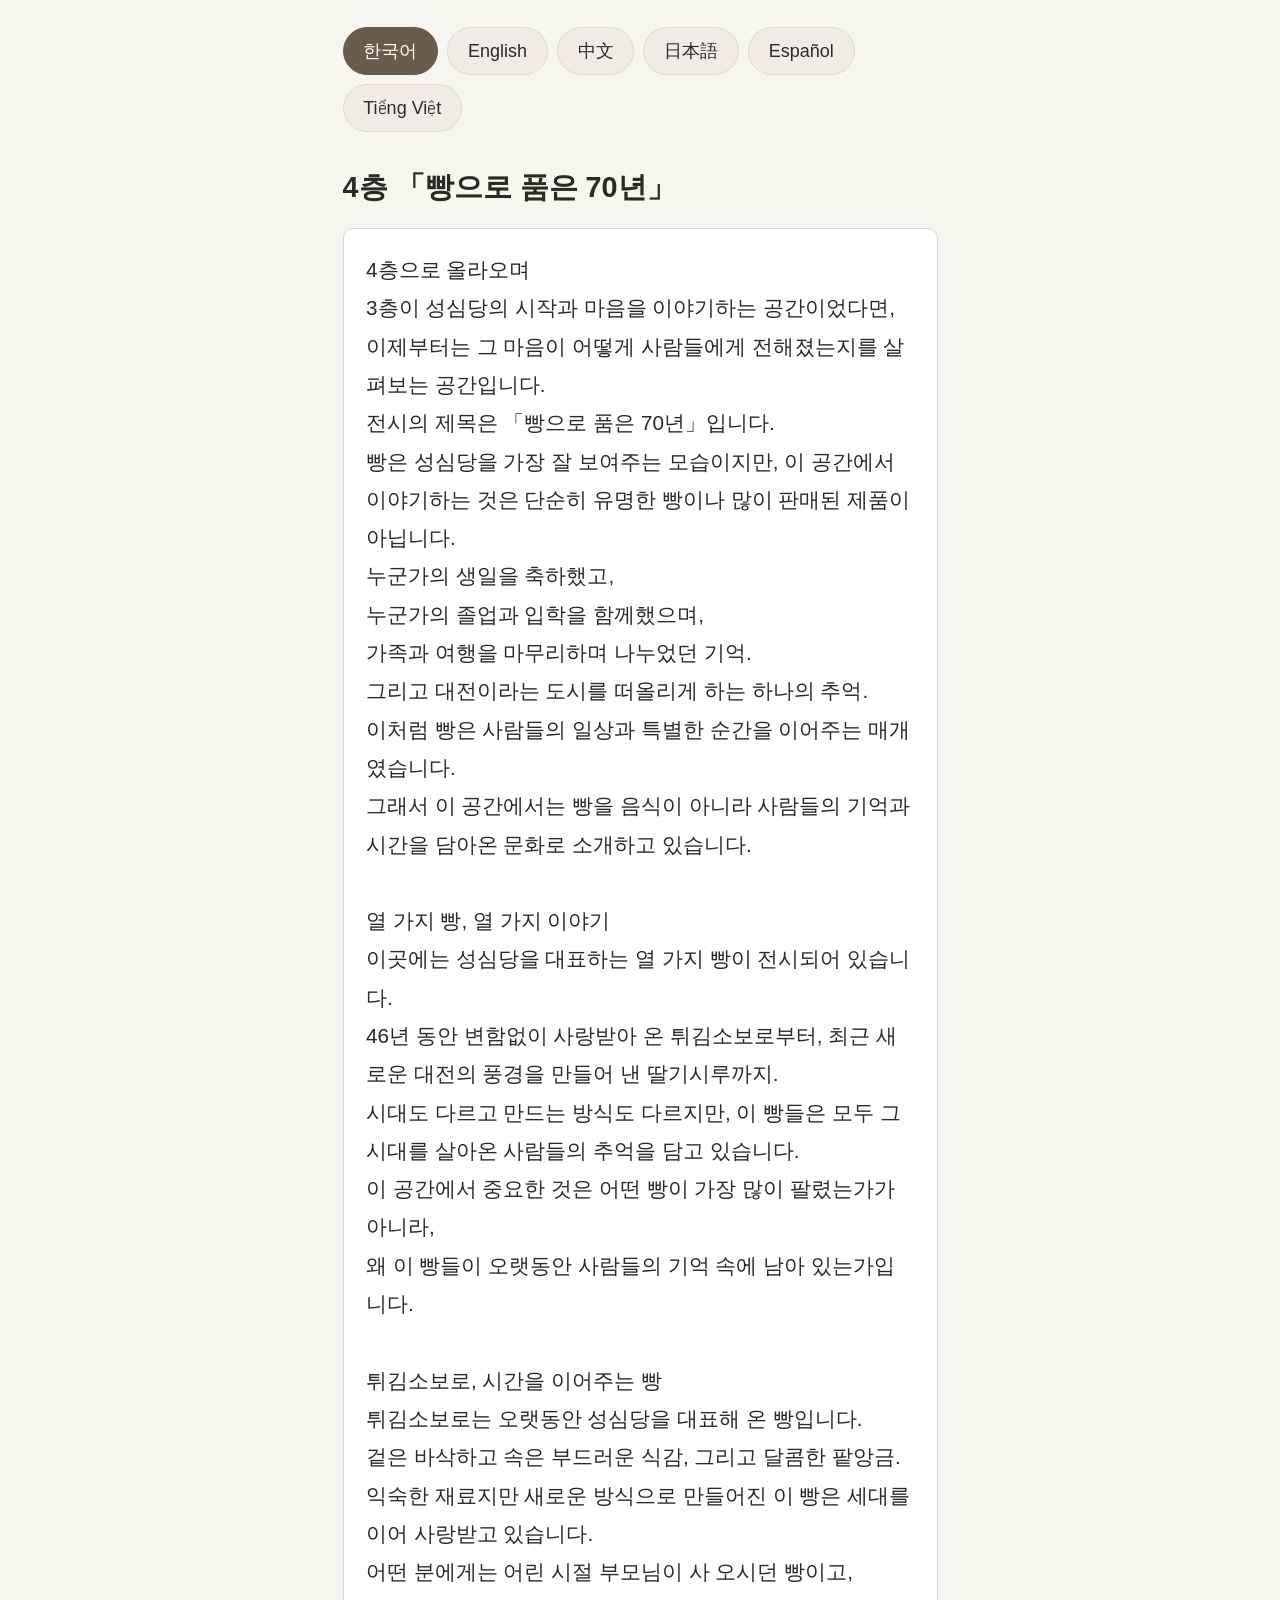
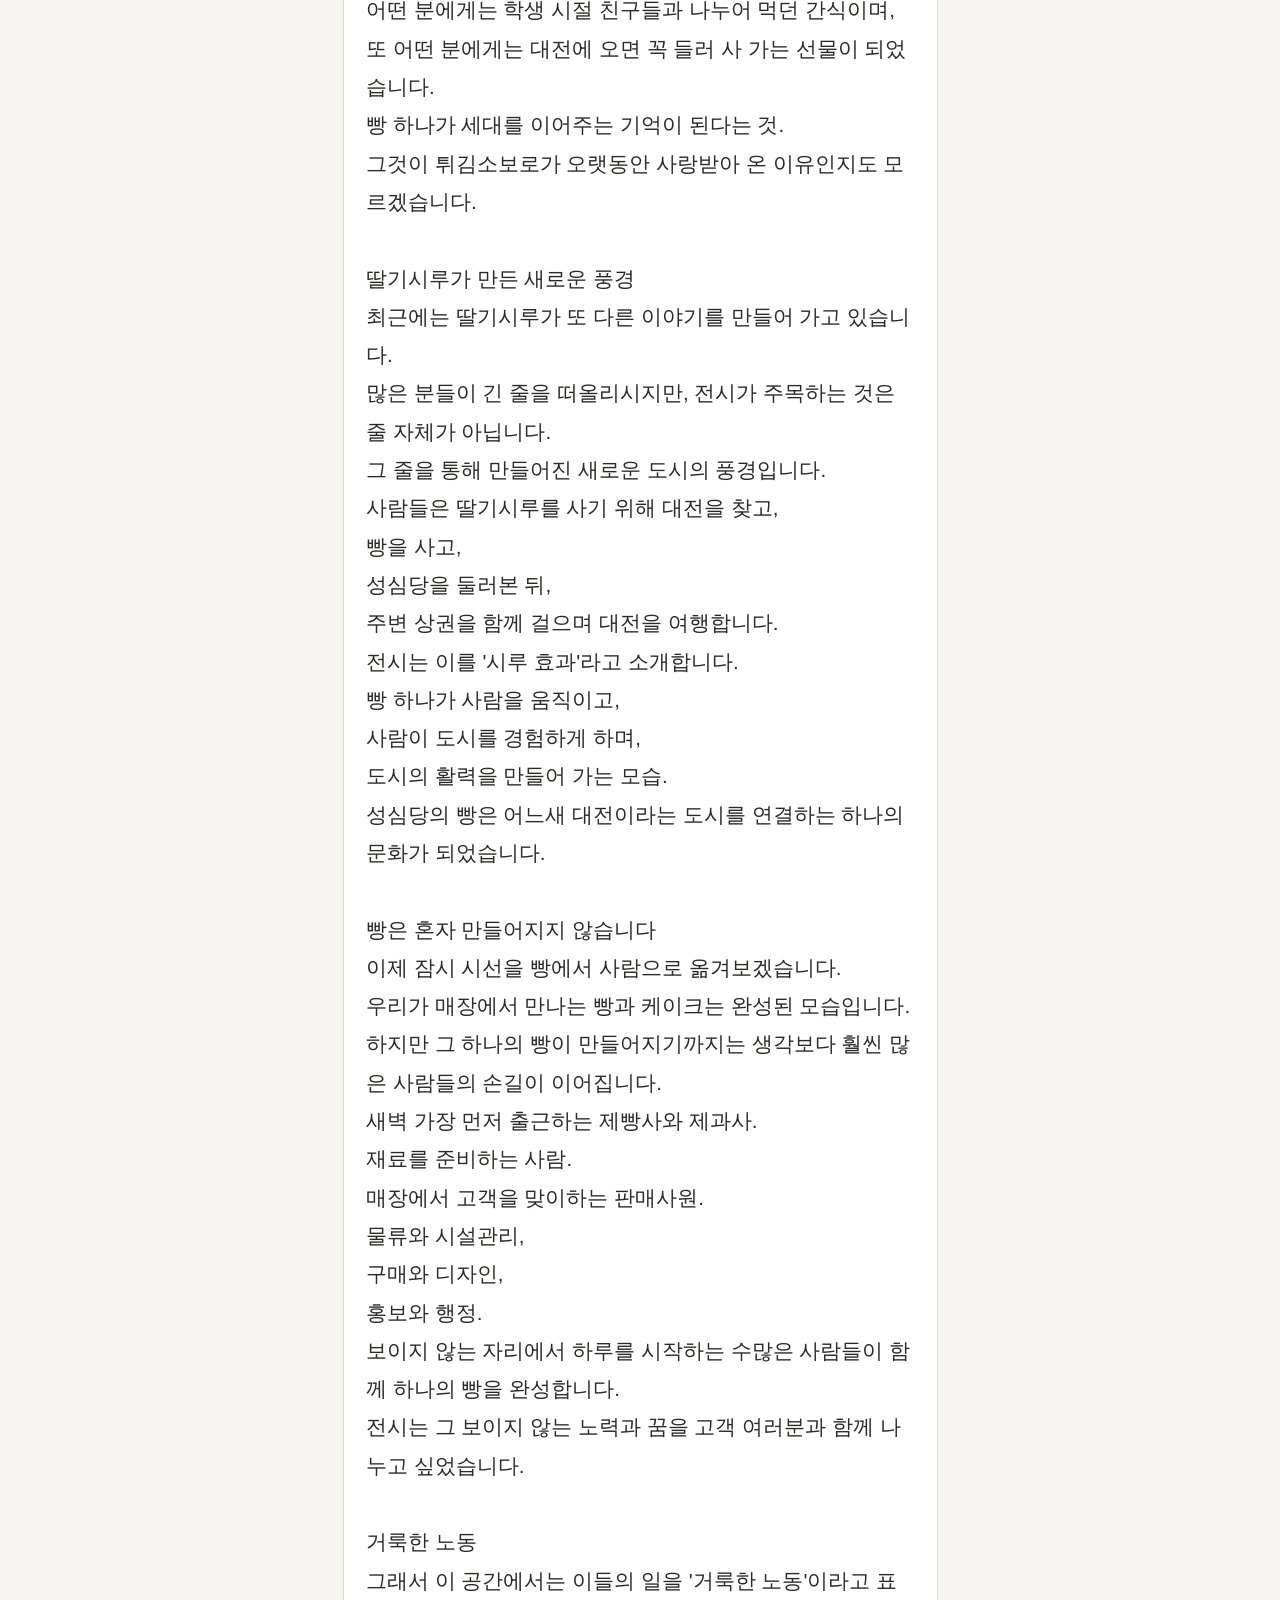
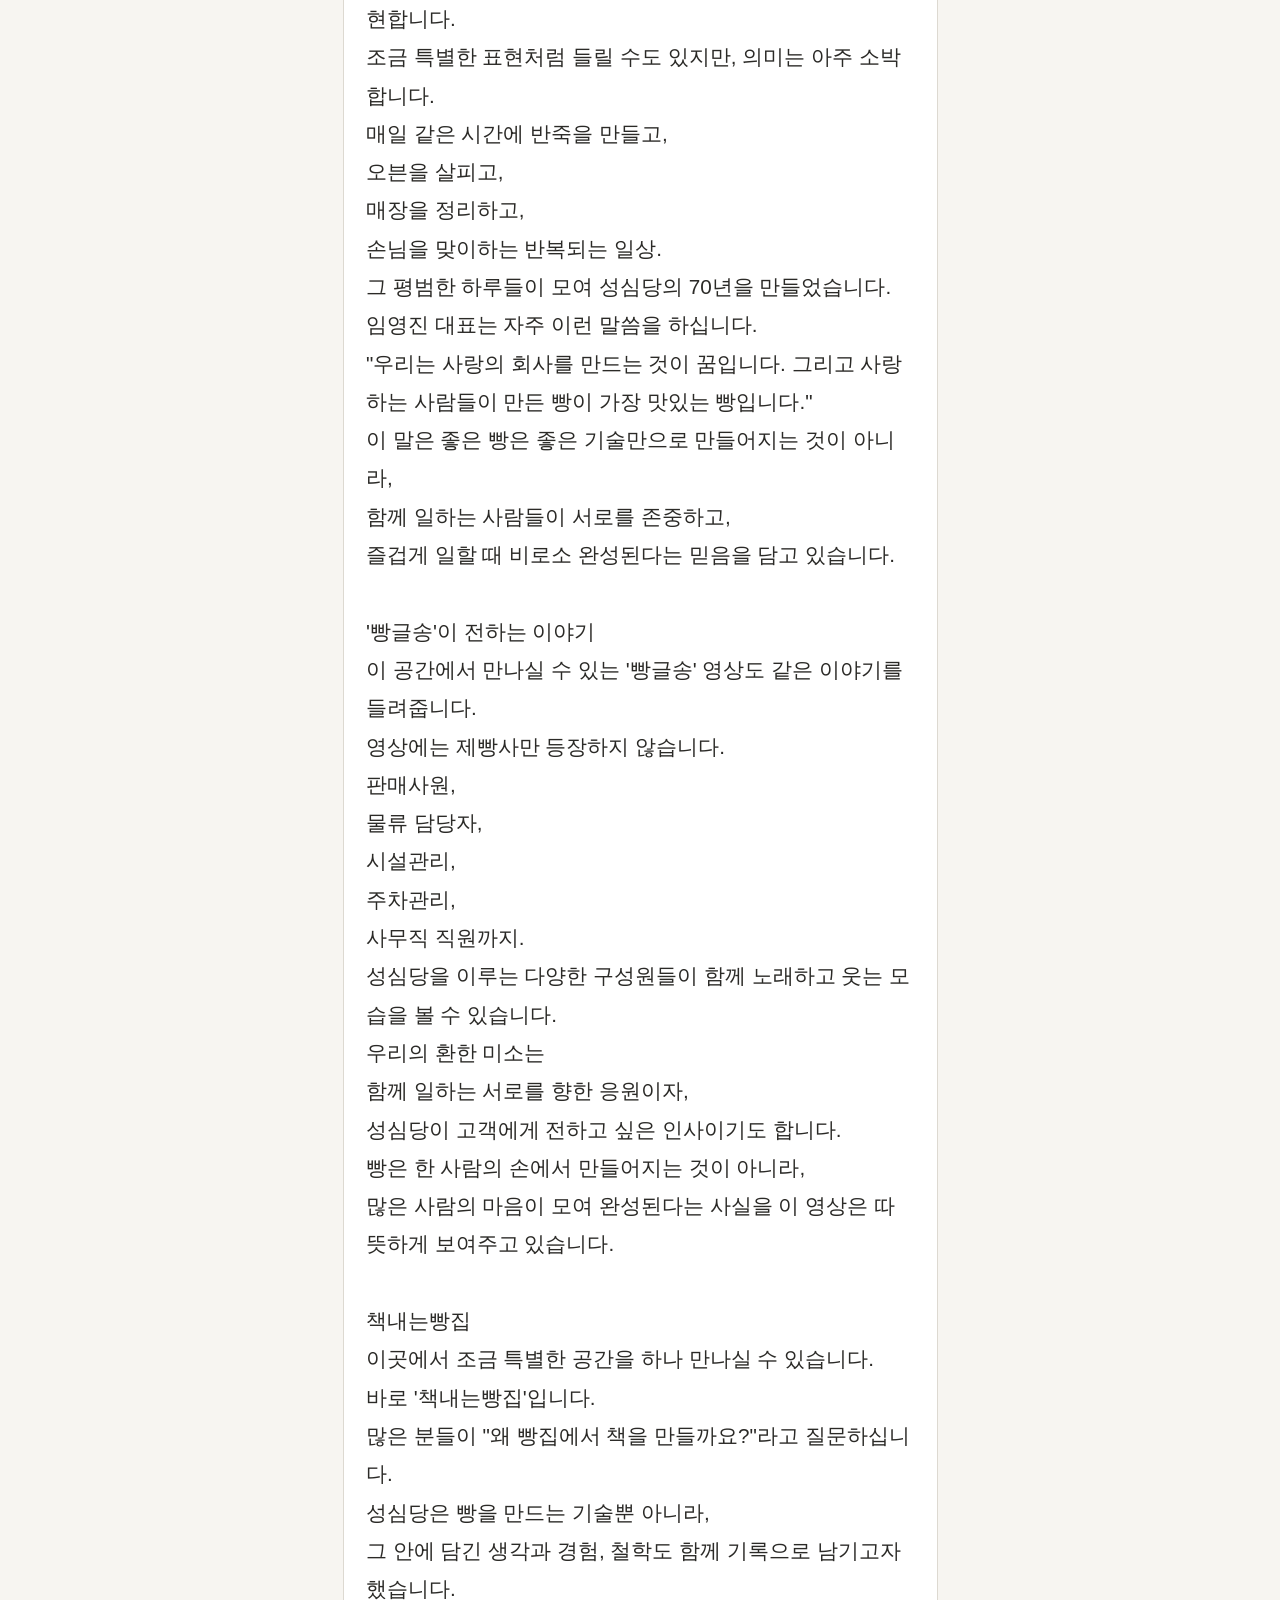
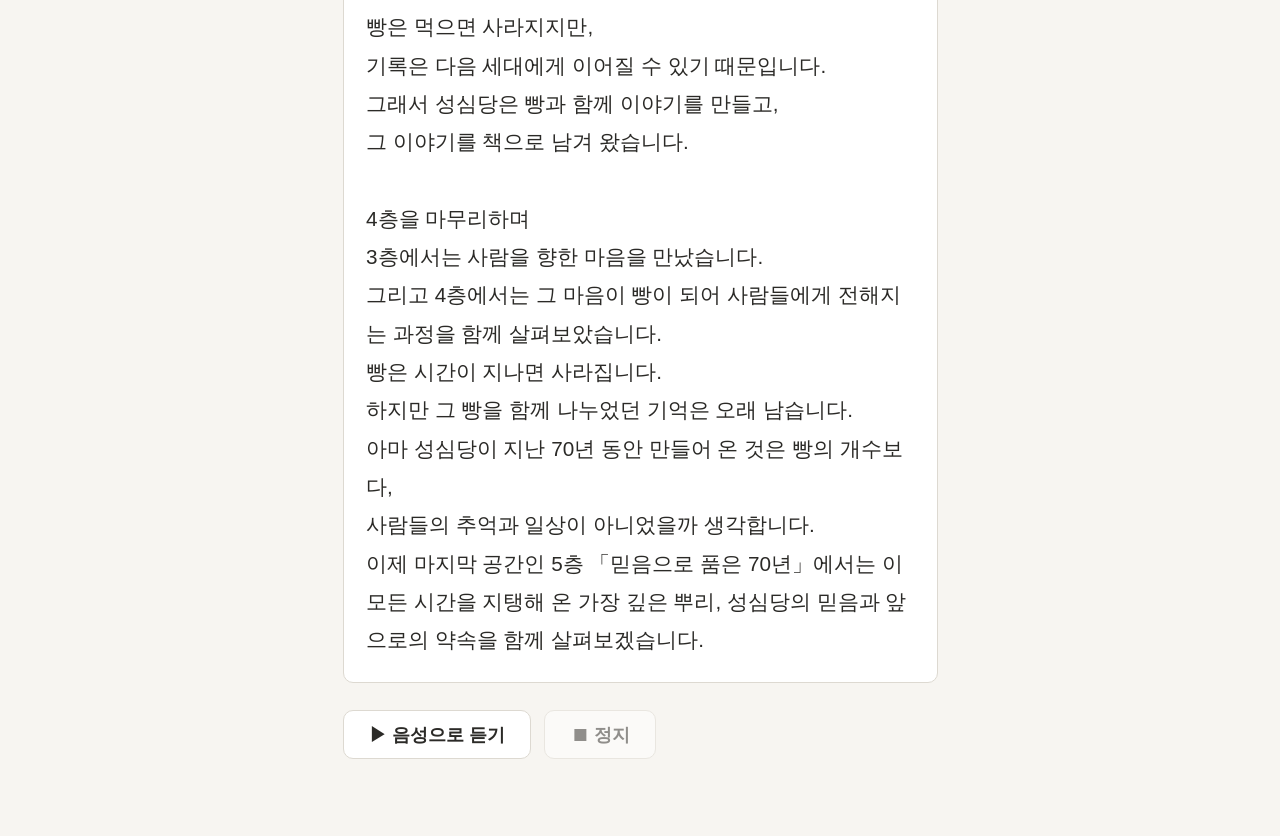
==== floor4/index.html @ 6649b24b "Add Sungsimdang 70th anniversary docent QR site Static mobile-web docent site for floors 3-5 of the " ====
<!DOCTYPE html>
<html lang="ko">
<head>
  <meta charset="UTF-8">
  <meta name="viewport" content="width=device-width, initial-scale=1.0">
  <title>4층 전시실 도슨트</title>
  <link rel="stylesheet" href="../css/style.css">
</head>
<body data-floor="4">
  <main class="docent">
    <nav class="lang-chips" id="lang-chips" aria-label="Language selection"></nav>

    <h1 class="title" id="title"></h1>
    <div class="content" id="content"></div>

    <div class="audio-controls" id="audio-controls">
      <button type="button" class="btn btn-audio" id="btn-playpause">▶ 음성으로 듣기</button>
      <button type="button" class="btn btn-audio" id="btn-stop" disabled>⏹ 정지</button>
    </div>

    <p class="notice" id="voice-notice" hidden></p>
  </main>

  <script src="../js/docent.js"></script>
</body>
</html>
---- css/style.css ----
/* ==========================================================================
   Museum QR Docent -- shared stylesheet
   Mobile-first: visitors reach these pages by scanning a QR code on a phone.
   ========================================================================== */

:root {
  --color-bg: #f7f5f1;
  --color-surface: #ffffff;
  --color-text: #2b2a27;
  --color-text-muted: #6b6862;
  --color-border: #ddd9d1;
  --color-accent: #6b5b4a;
  --color-accent-contrast: #ffffff;
  --color-chip-bg: #efece6;
  --color-chip-active-bg: #6b5b4a;
  --color-chip-active-text: #ffffff;
  --color-notice-bg: #f4ead9;
  --color-notice-border: #d8c39a;
  --color-notice-text: #6b5327;
  --radius: 10px;
  --spacing: 1rem;
  font-size: 18px;
}

* {
  box-sizing: border-box;
}

html,
body {
  margin: 0;
  padding: 0;
}

body {
  background: var(--color-bg);
  color: var(--color-text);
  font-family: -apple-system, BlinkMacSystemFont, "Segoe UI", Roboto, "Noto Sans KR",
    "Malgun Gothic", Helvetica, Arial, sans-serif;
  line-height: 1.6;
  -webkit-text-size-adjust: 100%;
}

/* --------------------------------------------------------------------------
   Floor / docent page layout
   -------------------------------------------------------------------------- */

.docent {
  max-width: 640px;
  margin: 0 auto;
  padding: 1.5rem 1.25rem 3rem;
}

/* Language chip row */
.lang-chips {
  display: flex;
  flex-wrap: wrap;
  gap: 0.5rem;
  margin-bottom: 1.75rem;
}

.lang-chip {
  flex: 0 0 auto;
  min-height: 48px;
  padding: 0.5rem 1.1rem;
  font-size: 1rem;
  font-weight: 500;
  color: var(--color-text);
  background: var(--color-chip-bg);
  border: 1px solid var(--color-border);
  border-radius: 999px;
  cursor: pointer;
  transition: background-color 0.15s ease, color 0.15s ease, border-color 0.15s ease;
  -webkit-tap-highlight-color: transparent;
}

.lang-chip:active {
  transform: scale(0.98);
}

.lang-chip.is-active {
  background: var(--color-chip-active-bg);
  color: var(--color-chip-active-text);
  border-color: var(--color-chip-active-bg);
}

/* Title + content */
.title {
  font-size: 1.6rem;
  font-weight: 700;
  margin: 0 0 1rem;
  color: var(--color-text);
}

.content {
  font-size: 1.15rem;
  line-height: 1.85;
  color: var(--color-text);
  background: var(--color-surface);
  border: 1px solid var(--color-border);
  border-radius: var(--radius);
  padding: 1.25rem;
  margin: 0 0 1.5rem;
  white-space: pre-line;
}

/* Audio controls */
.audio-controls {
  display: flex;
  flex-wrap: wrap;
  gap: 0.75rem;
  margin-bottom: 1.25rem;
}

.btn {
  min-height: 48px;
  padding: 0.65rem 1.4rem;
  font-size: 1rem;
  font-weight: 600;
  border-radius: var(--radius);
  border: 1px solid var(--color-border);
  background: var(--color-surface);
  color: var(--color-text);
  cursor: pointer;
  -webkit-tap-highlight-color: transparent;
}

.btn:active {
  transform: scale(0.98);
}

.btn:disabled {
  opacity: 0.5;
  cursor: not-allowed;
}

.btn-audio.is-playing {
  background: var(--color-accent);
  color: var(--color-accent-contrast);
  border-color: var(--color-accent);
}

/* Voice-limited notice */
.notice {
  font-size: 0.95rem;
  color: var(--color-notice-text);
  background: var(--color-notice-bg);
  border: 1px solid var(--color-notice-border);
  border-radius: var(--radius);
  padding: 0.85rem 1rem;
}

.notice[hidden] {
  display: none;
}

/* --------------------------------------------------------------------------
   Root admin/test landing page
   -------------------------------------------------------------------------- */

.landing {
  max-width: 480px;
  margin: 0 auto;
  padding: 2.5rem 1.25rem 3rem;
  text-align: center;
}

.landing h1 {
  font-size: 1.6rem;
  margin-bottom: 0.5rem;
}

.landing .landing-note {
  color: var(--color-text-muted);
  font-size: 0.95rem;
  margin-bottom: 2rem;
}

.floor-links {
  display: flex;
  flex-direction: column;
  gap: 1rem;
}

.floor-card {
  display: block;
  min-height: 64px;
  padding: 1.1rem 1.5rem;
  background: var(--color-surface);
  border: 1px solid var(--color-border);
  border-radius: var(--radius);
  color: var(--color-text);
  text-decoration: none;
  font-size: 1.25rem;
  font-weight: 600;
  text-align: center;
  transition: background-color 0.15s ease, border-color 0.15s ease;
}

.floor-card:active {
  transform: scale(0.99);
}

.floor-card:hover,
.floor-card:focus-visible {
  background: var(--color-chip-bg);
  border-color: var(--color-accent);
}

/* --------------------------------------------------------------------------
   Small-screen refinements
   -------------------------------------------------------------------------- */

@media (max-width: 360px) {
  :root {
    font-size: 16px;
  }

  .title {
    font-size: 1.4rem;
  }
}
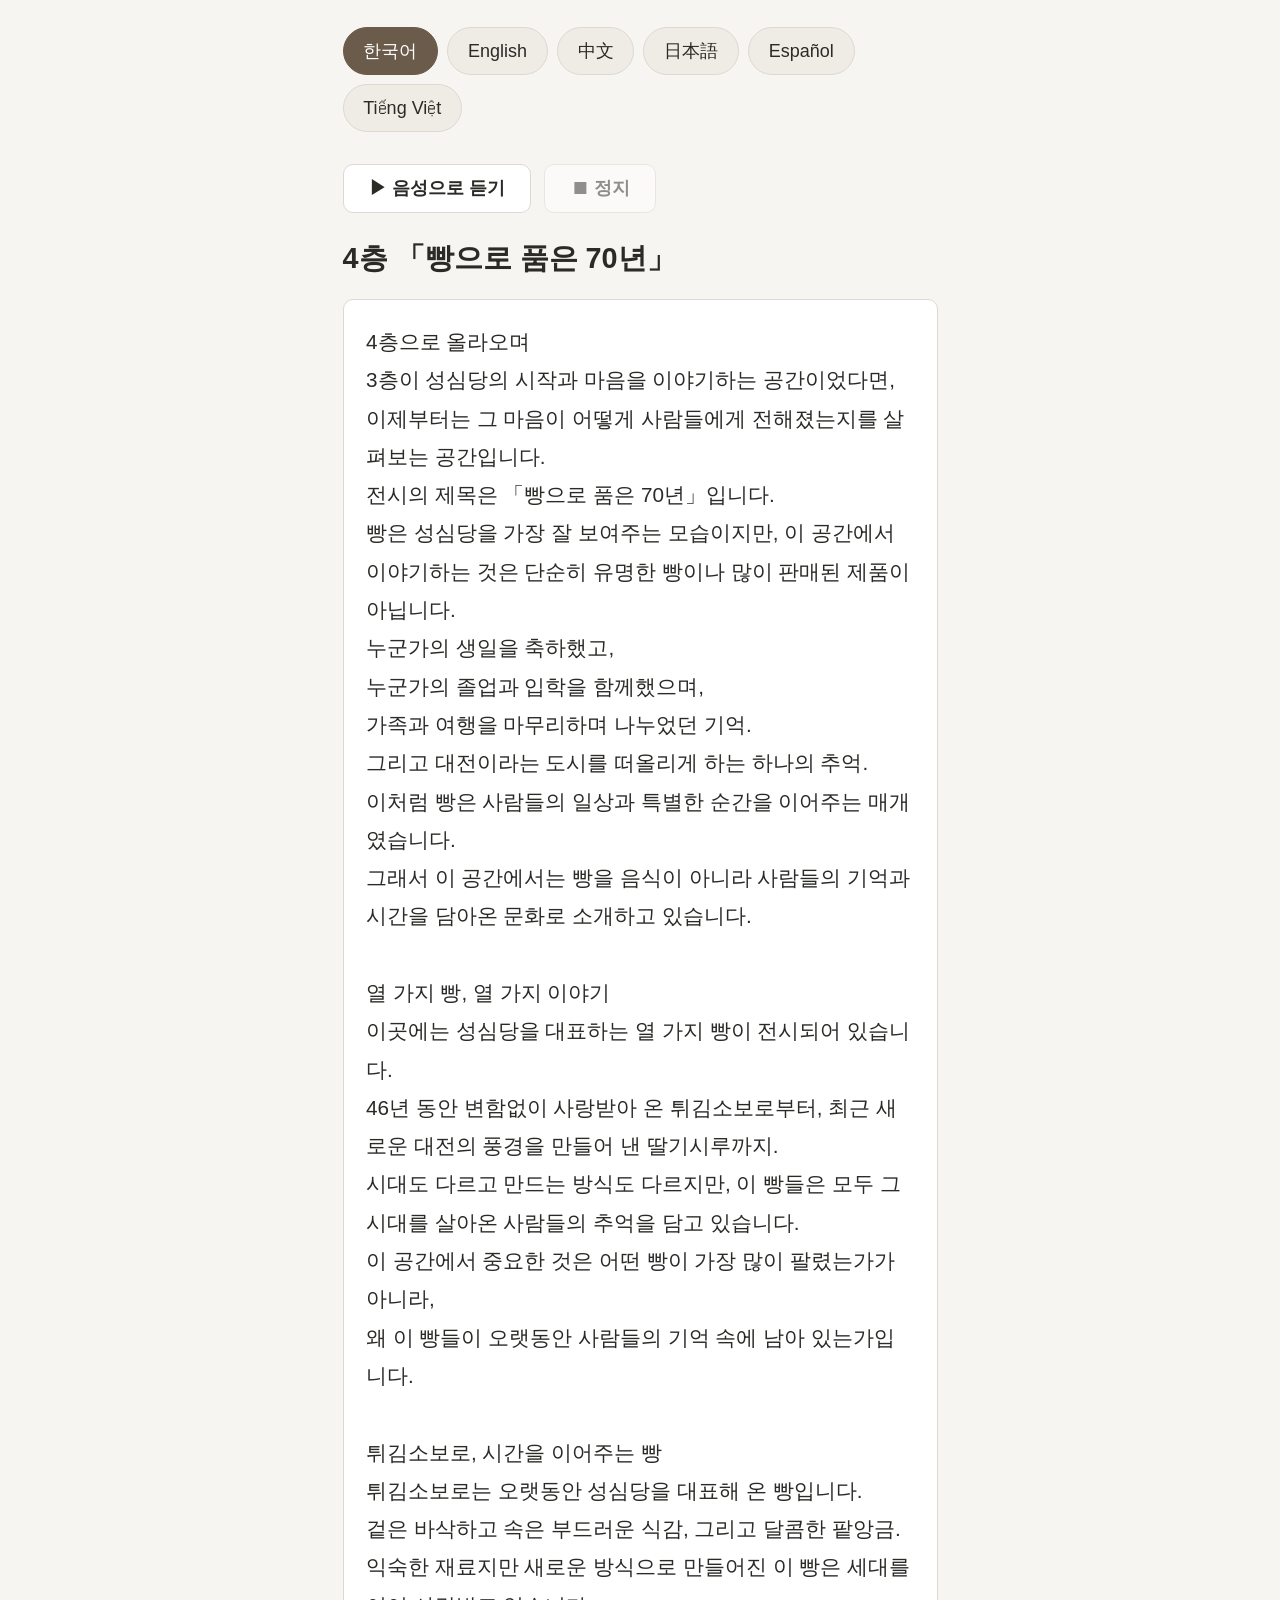
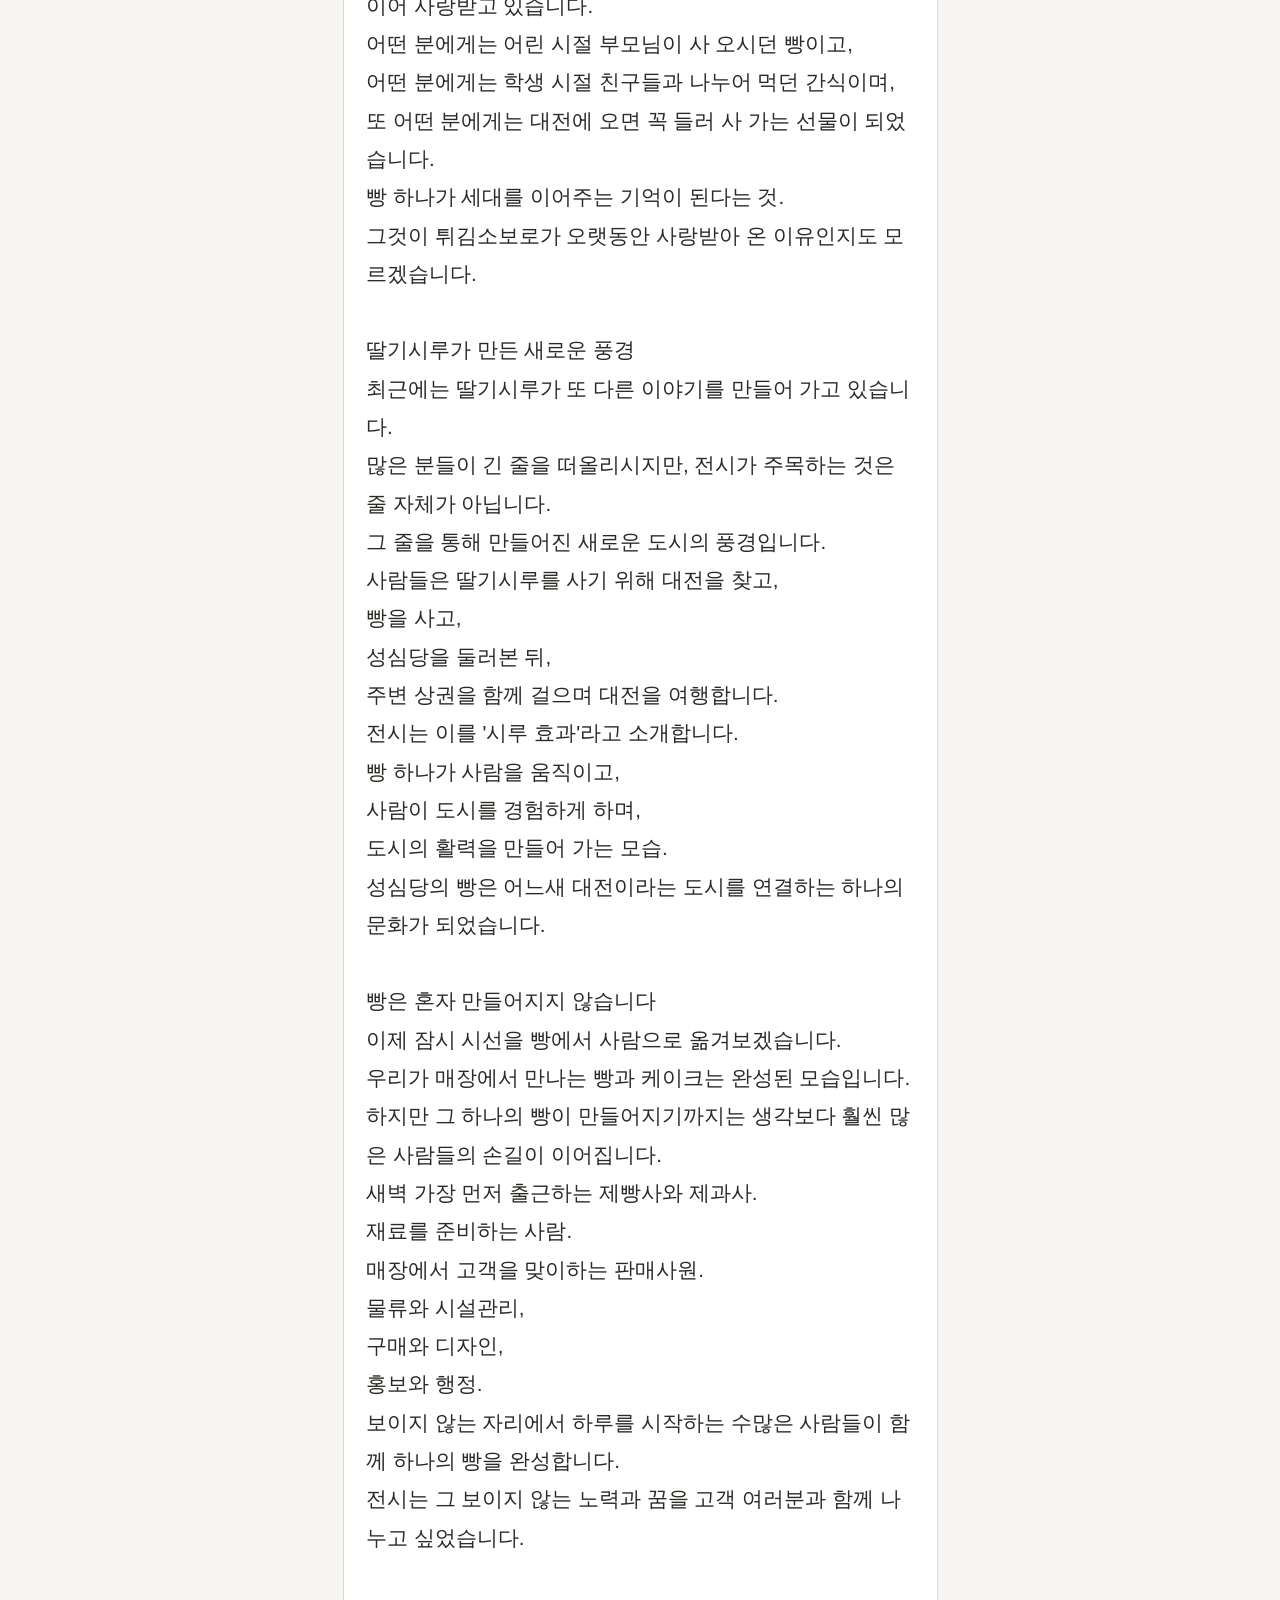
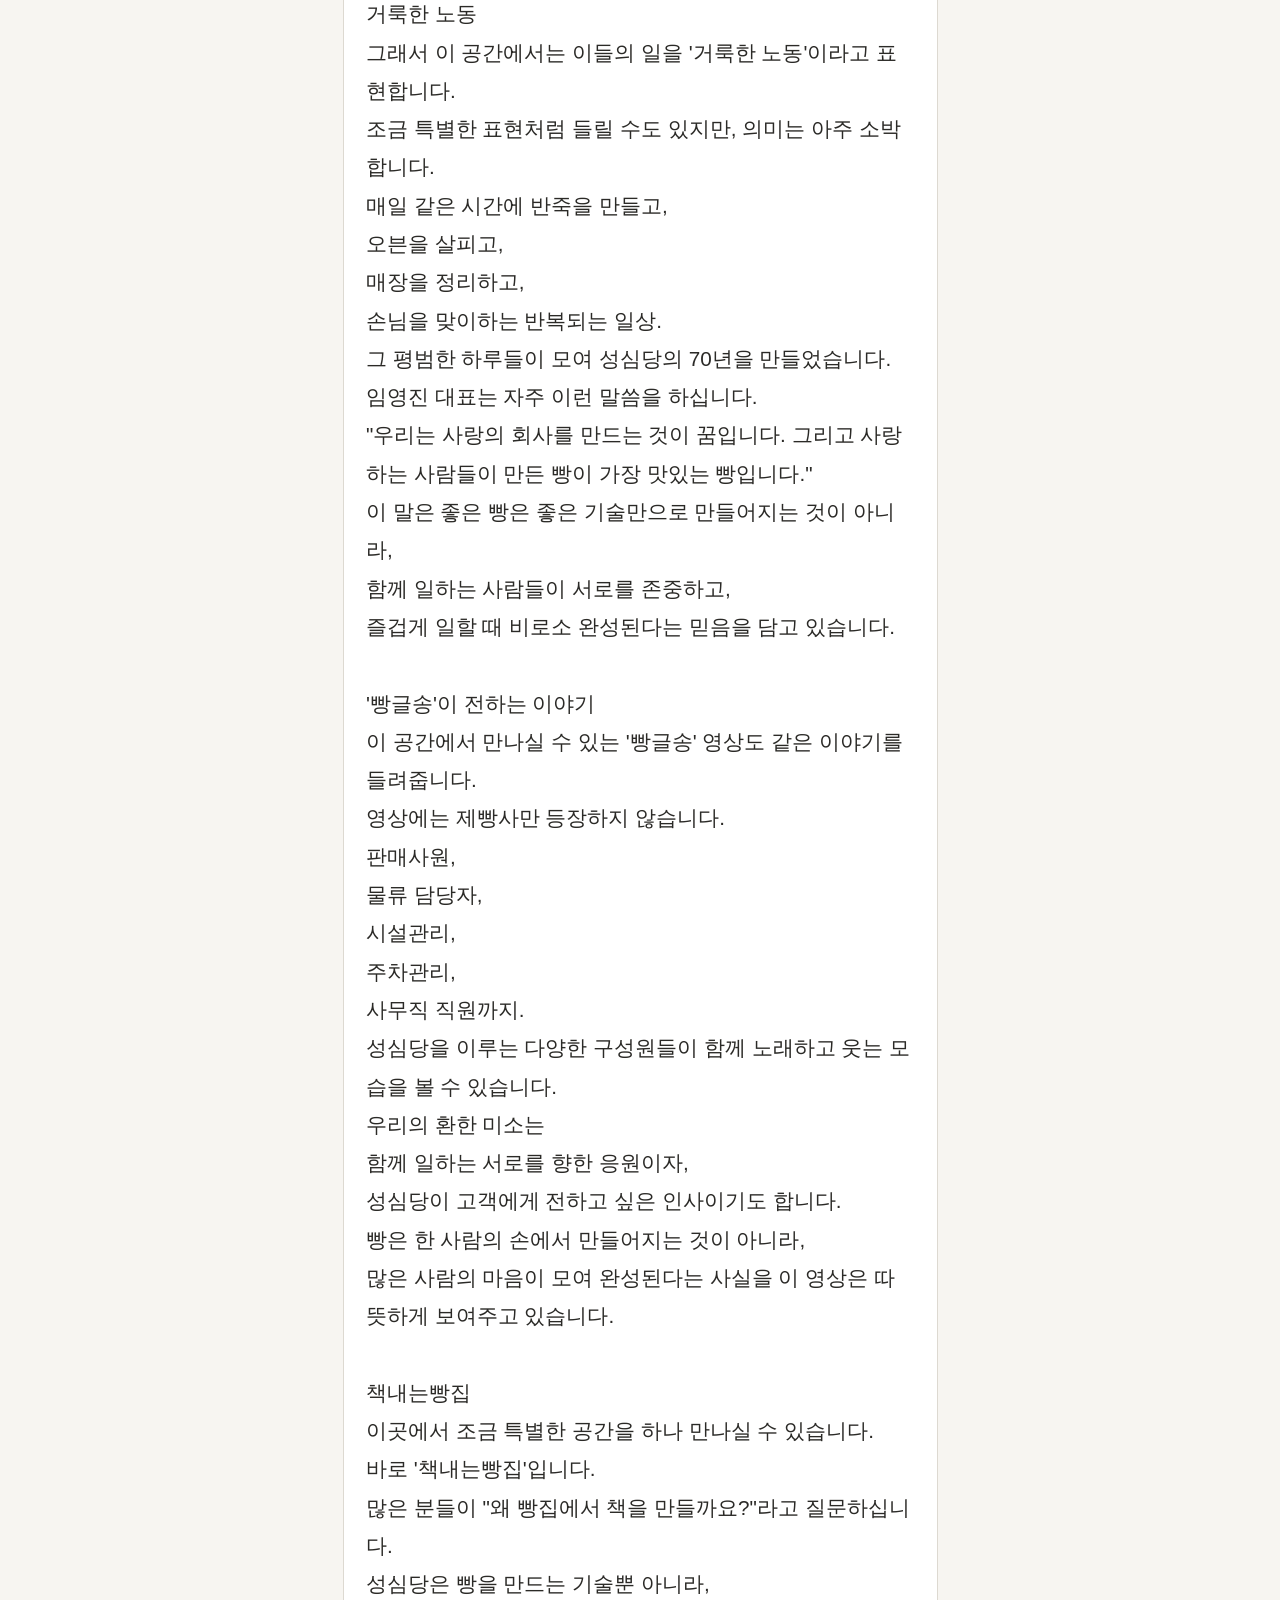
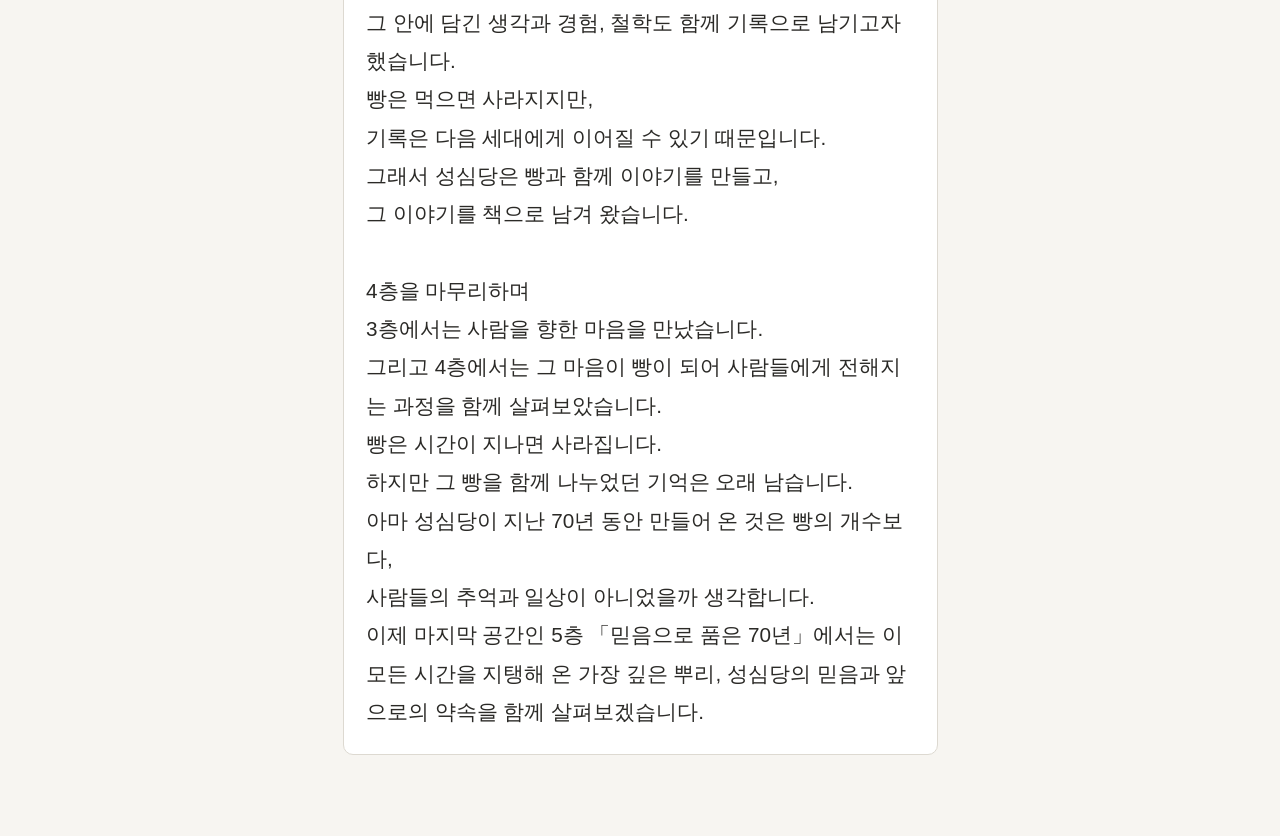
==== commit 928dce0b: "Move audio controls above content and remove opening label from floor3 text Audio play/stop buttons " ====
--- a/floor4/index.html
+++ b/floor4/index.html
@@ -10,13 +10,13 @@
   <main class="docent">
     <nav class="lang-chips" id="lang-chips" aria-label="Language selection"></nav>
 
-    <h1 class="title" id="title"></h1>
-    <div class="content" id="content"></div>
-
     <div class="audio-controls" id="audio-controls">
       <button type="button" class="btn btn-audio" id="btn-playpause">▶ 음성으로 듣기</button>
       <button type="button" class="btn btn-audio" id="btn-stop" disabled>⏹ 정지</button>
     </div>
+
+    <h1 class="title" id="title"></h1>
+    <div class="content" id="content"></div>
 
     <p class="notice" id="voice-notice" hidden></p>
   </main>
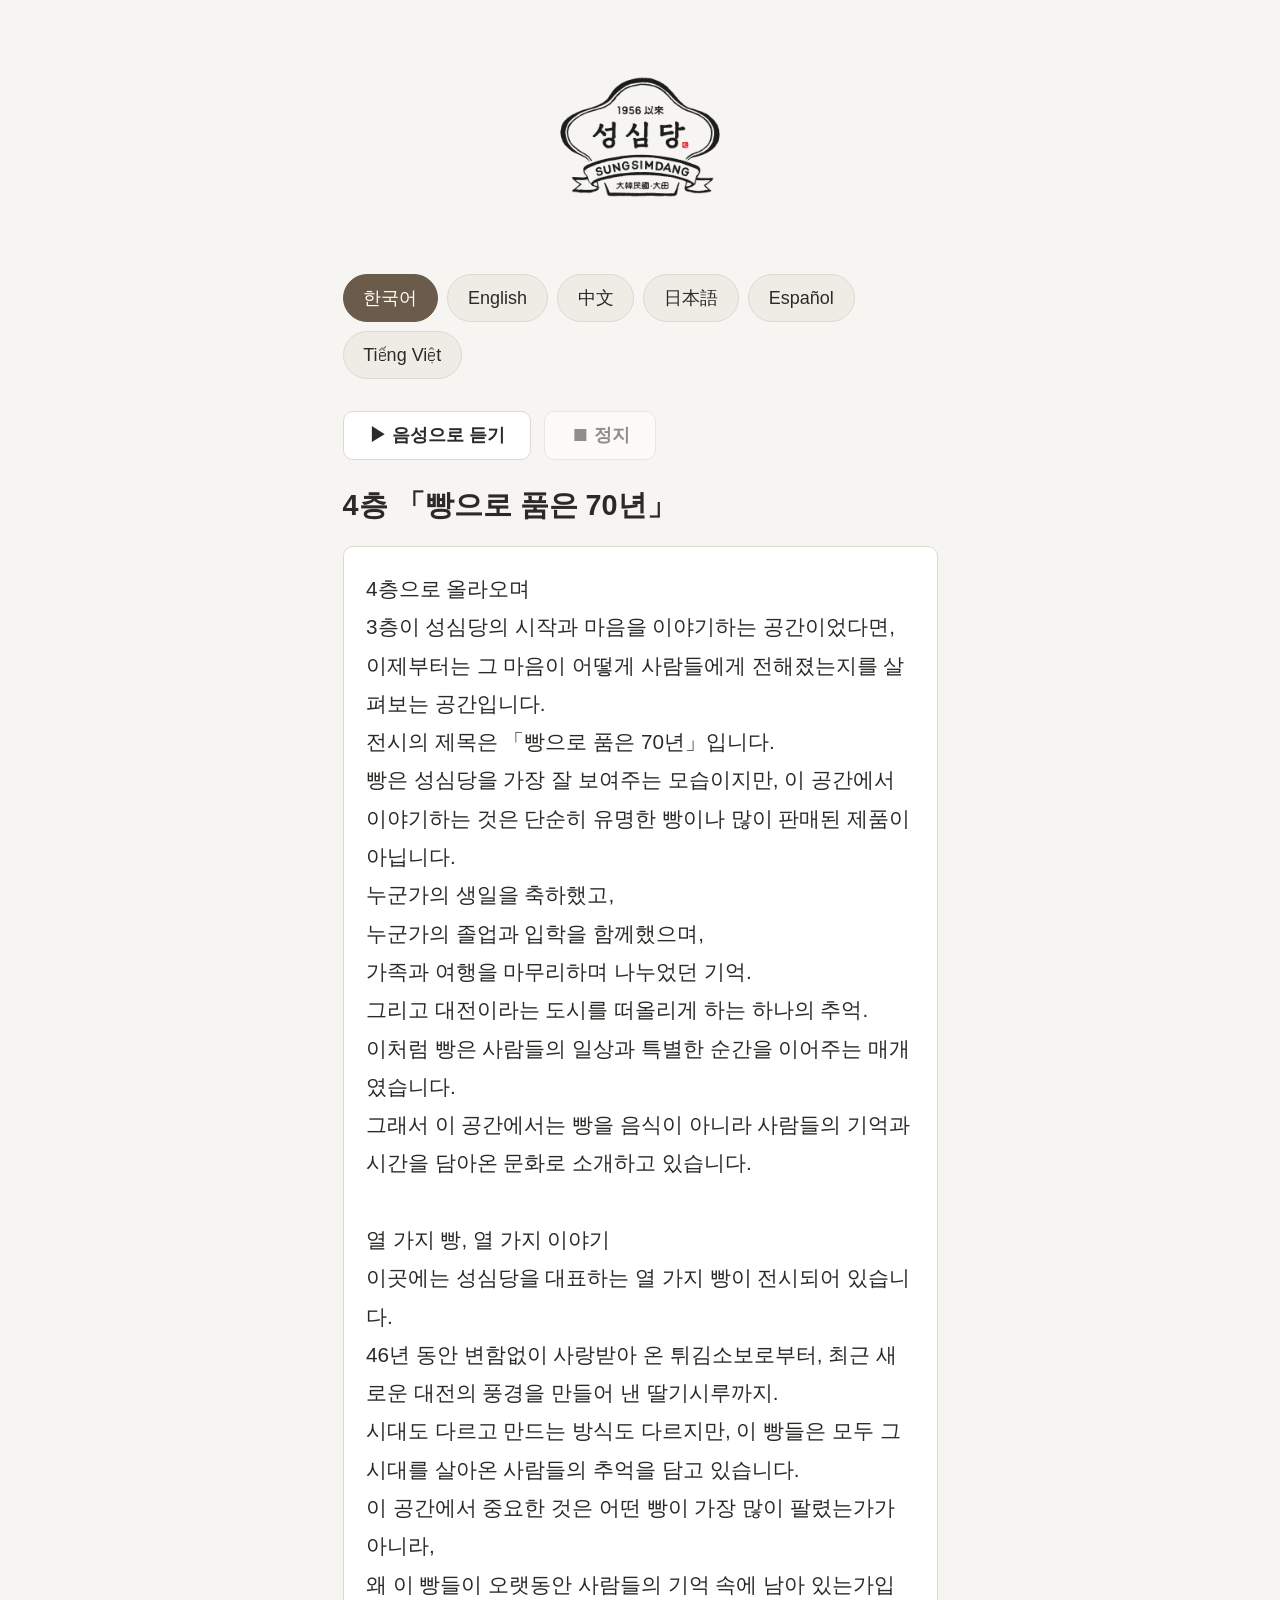
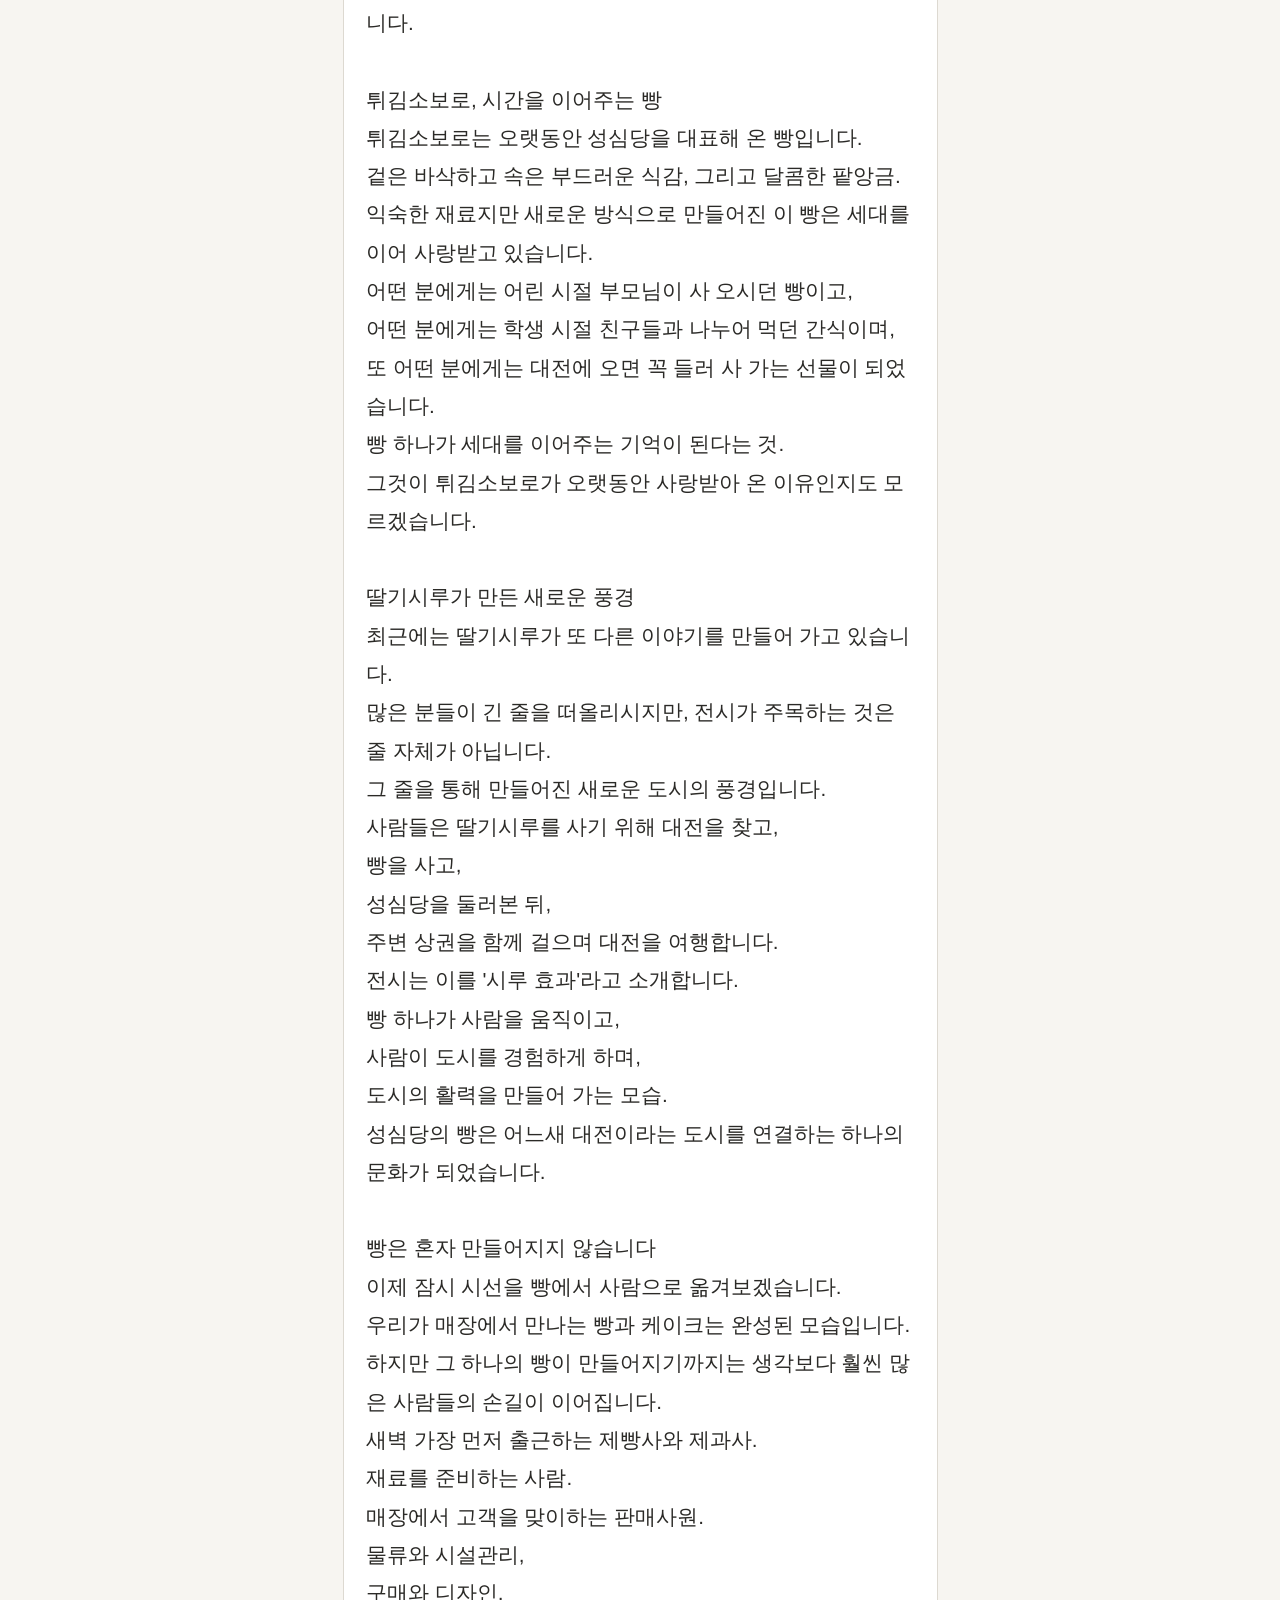
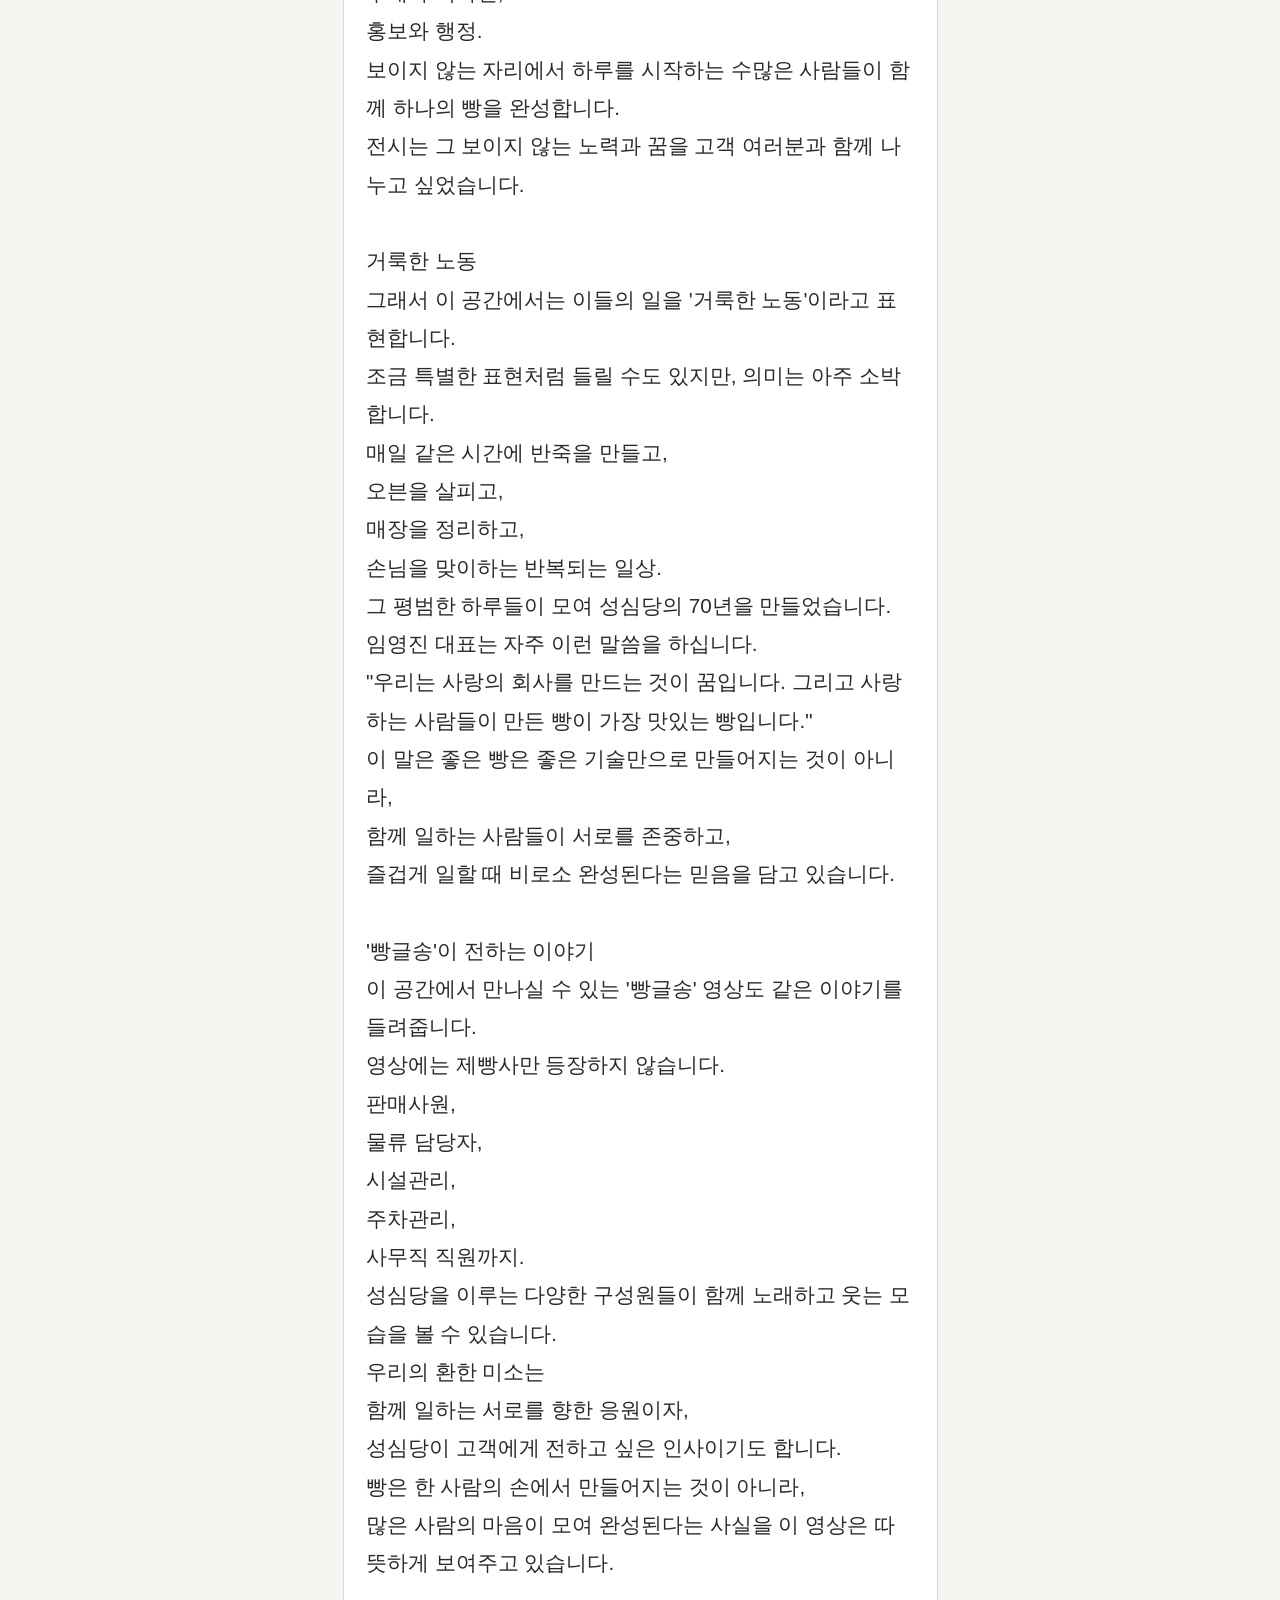
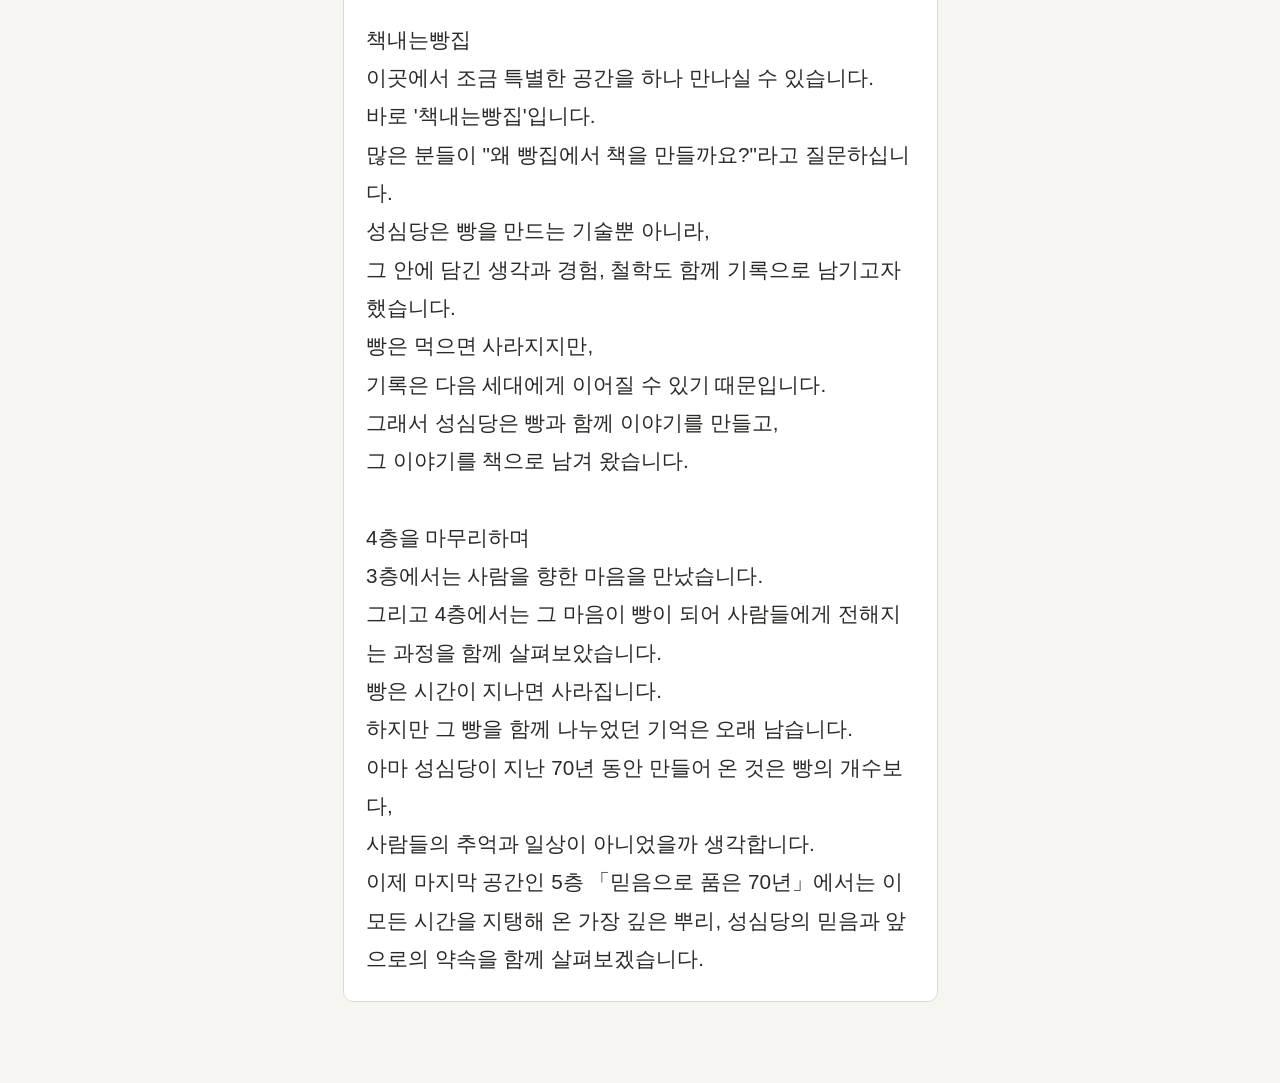
==== commit c8e9b453: "Add Sungsimdang logo to top of each floor docent page Co-Authored-By: Claude Sonnet 5 <noreply@anthr" ====
--- a/floor4/index.html
+++ b/floor4/index.html
@@ -8,6 +8,8 @@
 </head>
 <body data-floor="4">
   <main class="docent">
+    <img class="brand-logo" src="../assets/sungsimdang-logo.png" alt="성심당 1956 以來 SUNGSIMDANG">
+
     <nav class="lang-chips" id="lang-chips" aria-label="Language selection"></nav>
 
     <div class="audio-controls" id="audio-controls">
--- a/css/style.css
+++ b/css/style.css
@@ -51,6 +51,15 @@
   padding: 1.5rem 1.25rem 3rem;
 }
 
+/* Brand logo */
+.brand-logo {
+  display: block;
+  width: 100%;
+  max-width: 220px;
+  height: auto;
+  margin: 0 auto 1.5rem;
+}
+
 /* Language chip row */
 .lang-chips {
   display: flex;
